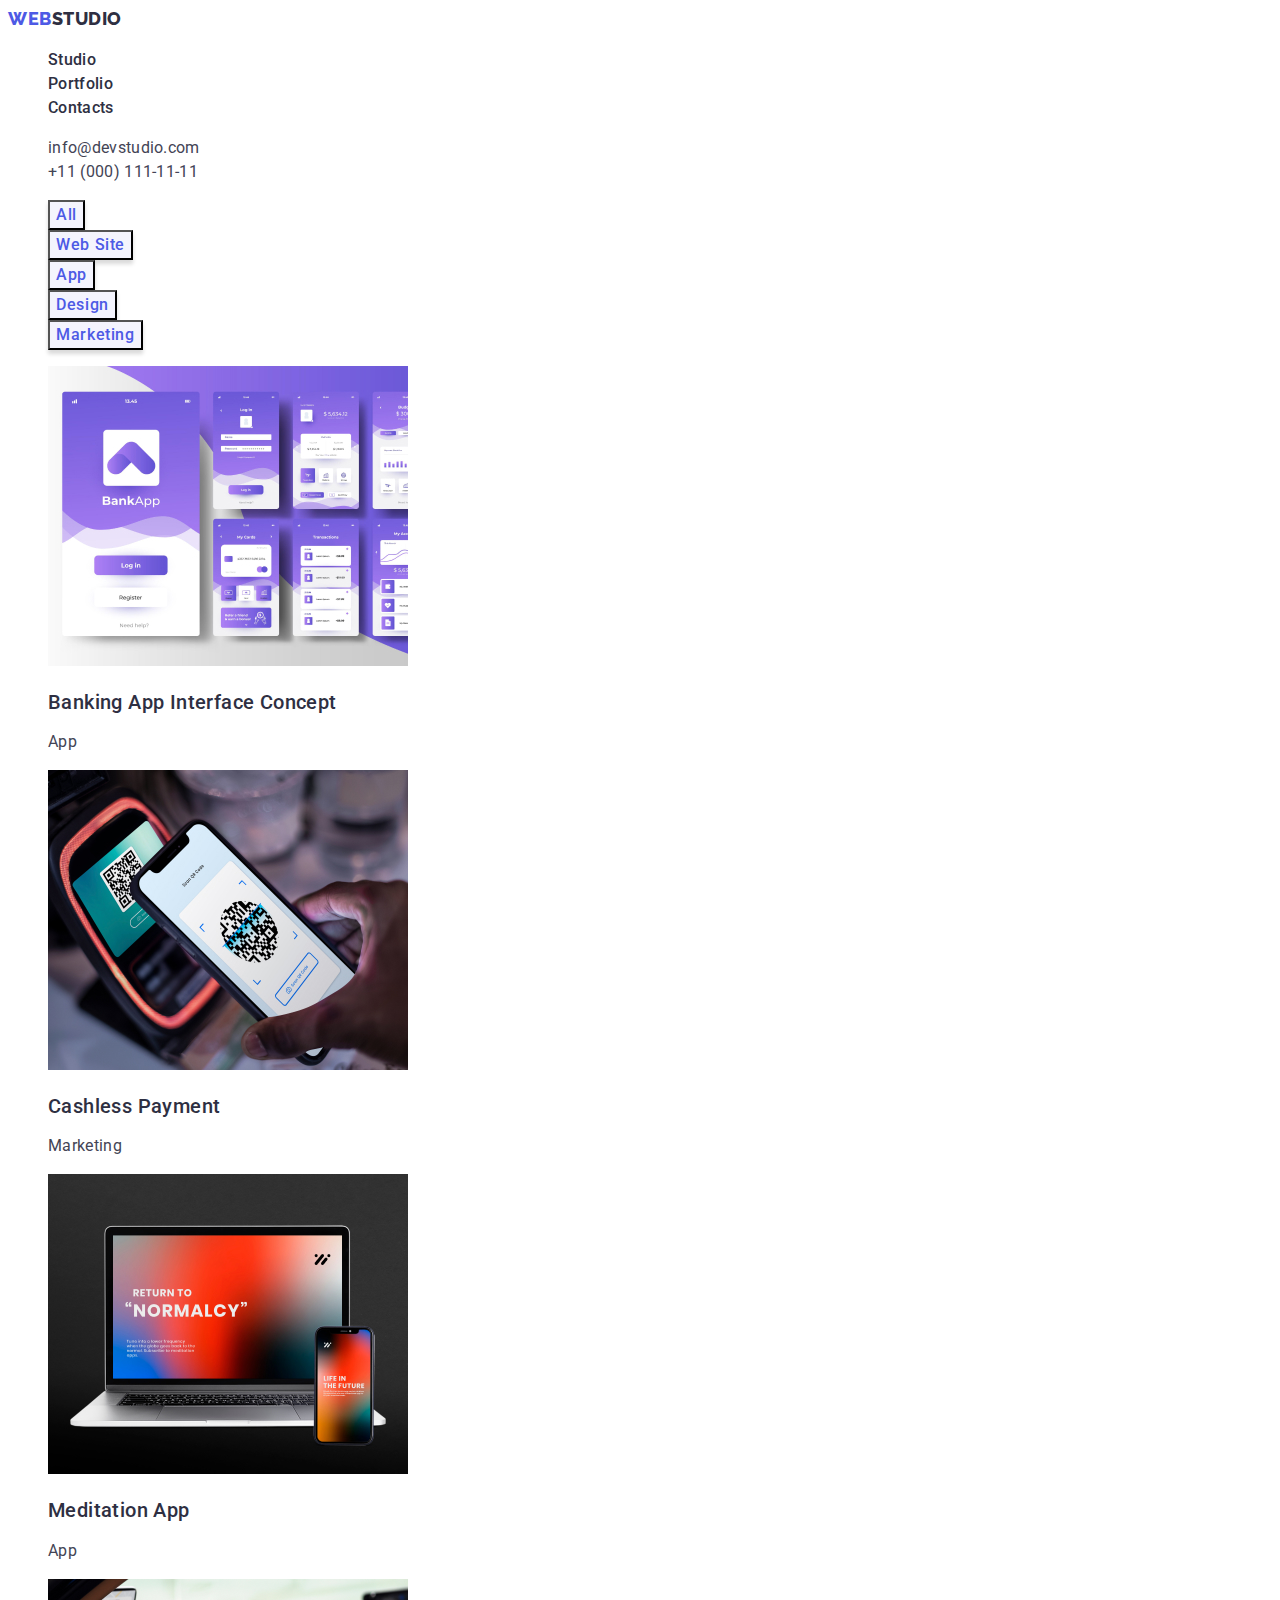
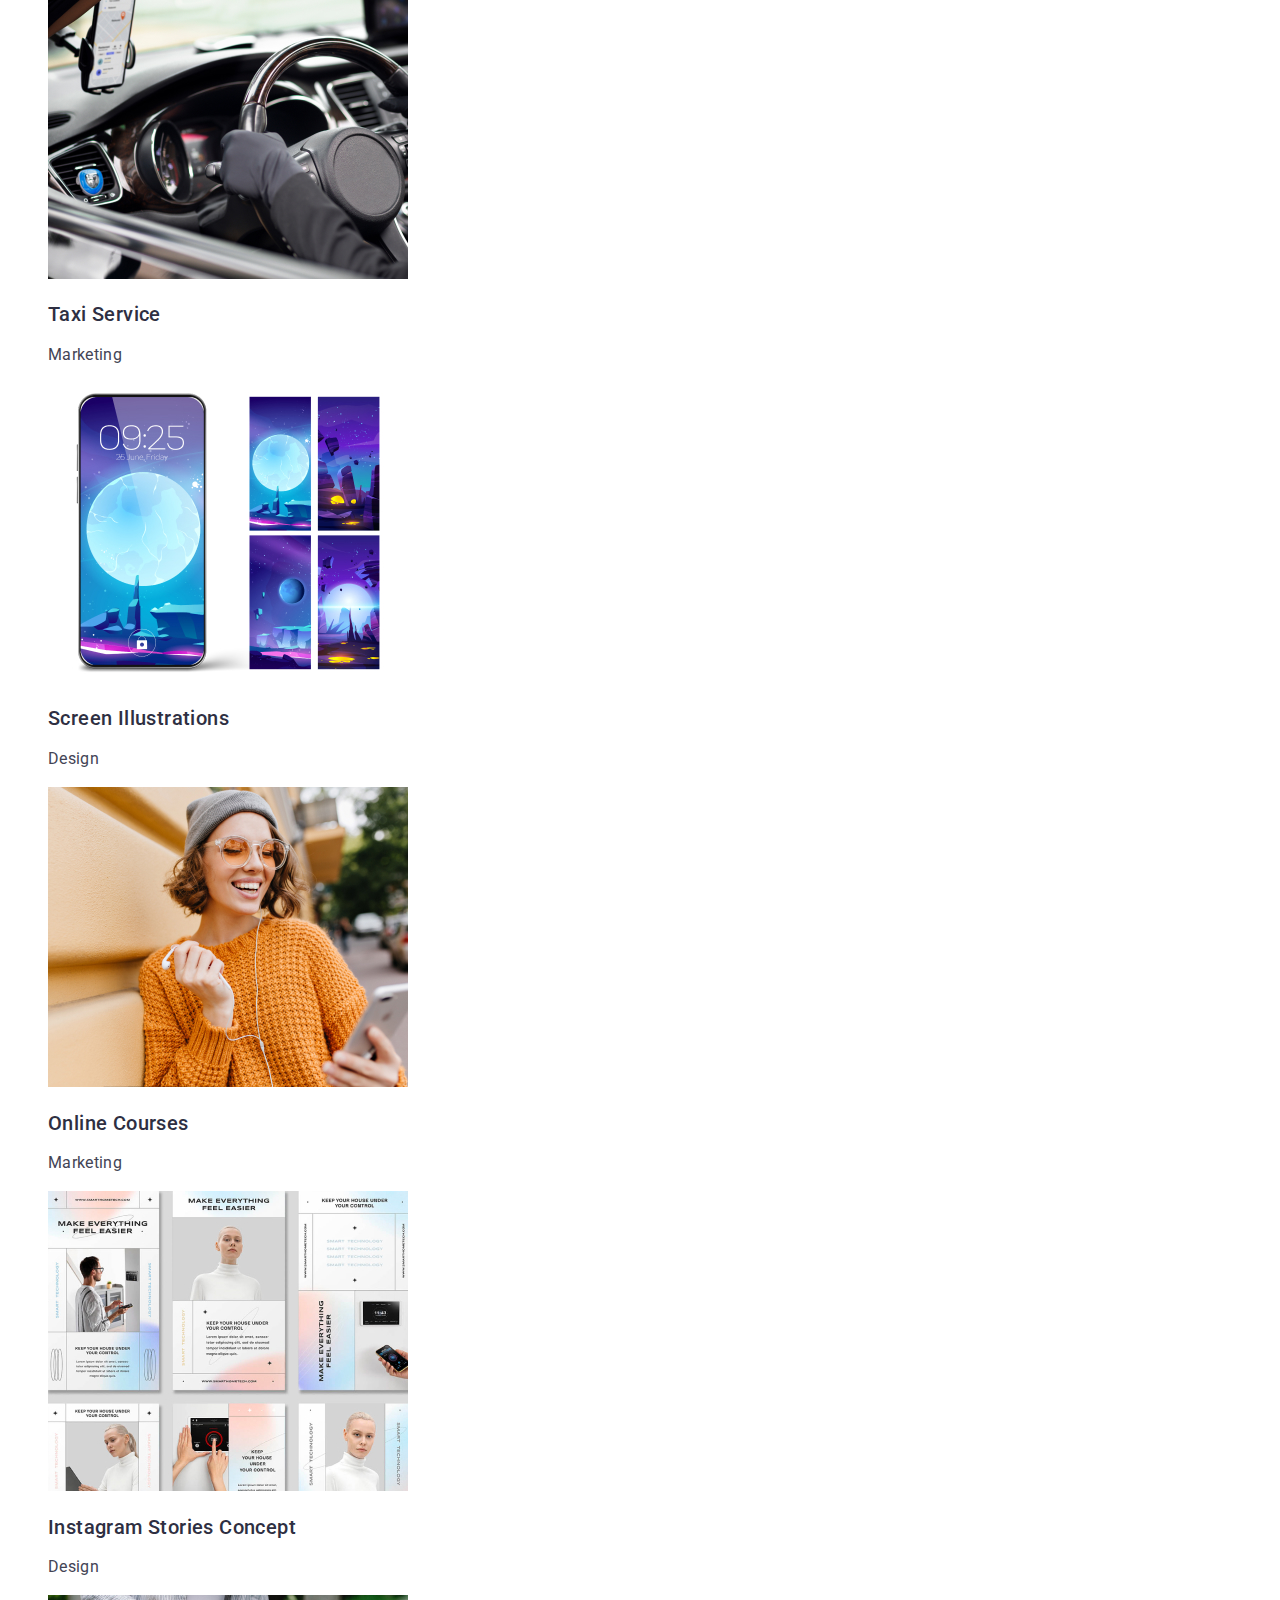
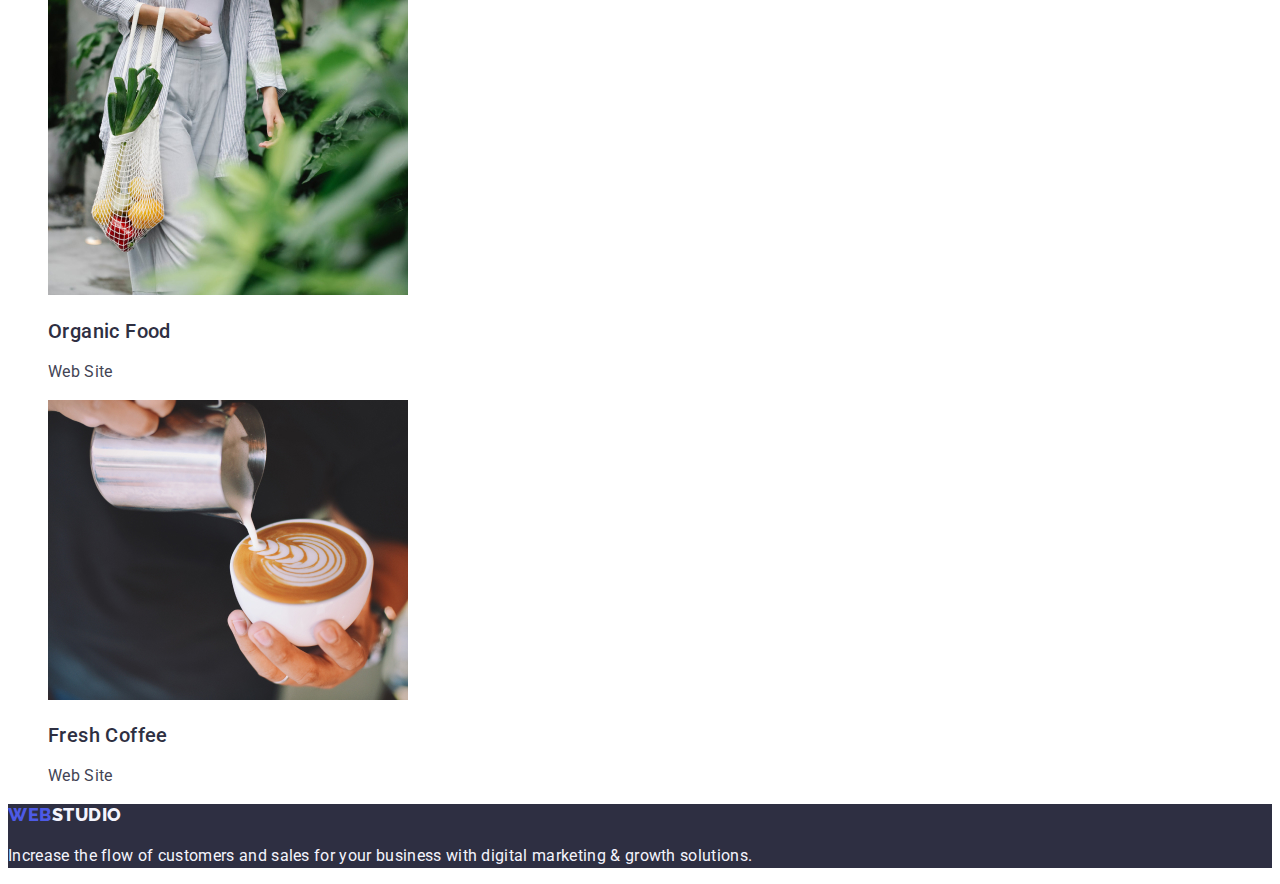
==== portfolio.html @ bca33d26 "Initial commit" ====
<!DOCTYPE html>
<html lang="en">

<head>
    <meta charset="UTF-8">
    <meta http-equiv="X-UA-Compatible" content="IE=edge">
    <meta name="viewport" content="width=device-width, initial-scale=1.0">
    <title>Document</title>

    <!-- Fonts -->
    <link rel="preconnect" href="https://fonts.googleapis.com">
    <link rel="preconnect" href="https://fonts.gstatic.com" crossorigin>
    <link
    href="https://fonts.googleapis.com/css2?family=Montserrat:wght@400;500;600&family=Roboto:wght@400;500;700;900&display=swap"
    rel="stylesheet">
    <link rel="preconnect" href="https://fonts.googleapis.com">
    <link rel="preconnect" href="https://fonts.gstatic.com" crossorigin>
    <link
    href="https://fonts.googleapis.com/css2?family=Montserrat:wght@400;500;600&family=Raleway:wght@400;500;600;700;800&family=Roboto:wght@400;500;700;900&display=swap"
    rel="stylesheet">

    <!-- Styles -->
    <link rel="stylesheet" href="./css/styles.css">
</head>

<body>
    <!-- Header section -->
    <header>
        <nav>
            <a class="main-logo link" href="./index.html">Web<span class="header-logo-link">Studio</span></a>
            <ul class="list">
                <li>
                    <a class="header-link link" href="./index.html">Studio</a>
                </li>
                <li>
                    <a class="header-link link" href="./portfolio.html">Portfolio</a>
                </li>
                <li>
                    <a class="header-link link" href="">Contacts</a>
                </li>
            </ul>
        </nav>
        <address class="header-contact">
            <ul class="list">
                <li>
                    <a class="header-contact link" href="mailto:info@devstudio.com">info@devstudio.com</a>
                </li>
                <li>
                    <a class="header-contact link" href="tel:+110001111111">+11 (000) 111-11-11</a>
                </li>
            </ul>
        </address>
    </header>

    <main>
        <section>
        <h1 hidden="hidden">Section</h1>
        <!-- Filters -->
            <ul class="list">
                <li>
                    <button class="btn-portfolio" type="button">All</button>
                </li>
                <li>
                    <button class="btn-portfolio" type="button">Web Site</button>
                </li>
                <li>
                    <button class="btn-portfolio" type="button">App</button>
                </li>
                <li>
                    <button class="btn-portfolio" type="button">Design</button>
                </li>
                <li>
                    <button class="btn-portfolio" type="button">Marketing</button>
                </li>
            </ul>
    
        <!-- Rows -->
                <ul class="list">
                    <li>
                        <a class="link" href="./portfolio.html">
                        <img src="./images/portfolio/card1.jpg" alt="Banking App Interface Concept" width="360" height="300">
                        <h2 class="text-header-three">Banking App Interface Concept</h2>
                        <p class="text-p">App</p></a>
                    </li>
                    <li>
                        <a class="link" href="./portfolio.html">
                        <img src="./images/portfolio/card2.jpg" alt="Cashless payment" width="360" height="300">
                        <h2 class="text-header-three">Cashless Payment</h2>
                        <p class="text-p">Marketing</p></a>
                    </li>
                    <li>
                        <a class="link" href="./portfolio.html">
                        <img src="./images/portfolio/card3.jpg" alt="Meditation App" width="360" height="300">
                        <h2 class="text-header-three">Meditation App</h2>
                        <p class="text-p">App</p></a>
                    </li>
                    <li>
                        <a class="link" href="./portfolio.html">
                        <img src="./images/portfolio/card4.jpg" alt="Taxi Service" width="360" height="300">
                        <h2 class="text-header-three">Taxi Service</h2>
                        <p class="text-p">Marketing</p></a>
                    </li>
                    <li>
                        <a class="link" href="./portfolio.html">
                        <img src="./images/portfolio/card5.jpg" alt="Screen Illustrations" width="360" height="300">
                        <h2 class="text-header-three">Screen Illustrations</h2>
                        <p class="text-p">Design</p></a>
                    </li>
                    <li>
                        <a class="link" href="./portfolio.html">
                        <img src="./images/portfolio/card6.jpg" alt="Online Courses" width="360" height="300">
                        <h2 class="text-header-three">Online Courses</h2>
                        <p class="text-p">Marketing</p></a>
                    </li>
                    <li>
                        <a class="link" href="./portfolio.html">
                        <img src="./images/portfolio/card7.jpg" alt="Instagram Stories Concept" width="360" height="300">
                        <h2 class="text-header-three">Instagram Stories Concept</h2>
                        <p class="text-p">Design</p></a>
                    </li>
                    <li>
                        <a class="link" href="./portfolio.html">
                        <img src="./images/portfolio/card8.jpg" alt="Organic Food" width="360" height="300">
                        <h2 class="text-header-three">Organic Food</h2>
                        <p class="text-p">Web Site</p></a>
                    </li>
                    <li>
                        <a class="link" href="./portfolio.html">
                        <img src="./images/portfolio/card9.jpg" alt="Fresh Coffee" width="360" height="300">
                        <h2 class="text-header-three">Fresh Coffee</h2>
                        <p class="text-p">Web Site</p></a>
                    </li>
                </ul>
        </section>
    </main>

    <!-- Footer section -->
    <footer class="hero-footer">
        <a class="main-logo link" href="./index.html">Web<span class="footer-logo-link">Studio</span></a>
        <p class="footer-text">Increase the flow of customers and sales for your business with digital marketing & growth solutions.</p>
    </footer>
</body>

</html>
---- css/styles.css ----
:root {
    --background: #FFFFFF;
    --iris: #4D5AE5;
    --navy-blue: #2E2F42;
    --ocean: #404BBF;
    --slate: #434455;
    --cloud: #F4F4FD;
}

/* Base styles */
body {
    font-family: "Roboto", sans-serif;
    font-size: 16px;
    line-height: 1.5;
    letter-spacing: 0.02em;
    color: var(--slate);
    background-color: var(--background);
}

/* reset */
.link {
    text-decoration: none;
}
.list {
    list-style: none;
    background-color: #FFFFFF;
}


/* Header Styles */
.main-logo {
    font-family: "Raleway", sans-serif;
    font-weight: 800;
    font-size: 18px;
    line-height: 1.17;
    letter-spacing: 0.03em;
    text-transform: uppercase;
    color: var(--iris);
}
.header-logo-link {
    font-family: "Raleway", sans-serif;
    font-weight: 800;
    font-size: 18px;
    line-height: 1.17;
    letter-spacing: 0.03em;
    text-transform: uppercase;
    color: var(--navy-blue)
}
.header-link {
    font-weight: 500;
    font-size: 16px;
    line-height: 1.5;
    letter-spacing: 0.02em;
    color: var(--navy-blue);
}
.header-link:hover,
.header-link:focus {
    font-weight: 500;
    font-size: 16px;
    line-height: 1.5;
    letter-spacing: 0.02em;
    color: var(--ocean);
}
.header-contact {
    font-style: normal;
    font-weight: 400;
    font-size: 16px;
    line-height: 1.5;
    letter-spacing: 0.02em;
    color: var(--slate);
}
.header-contact:hover,
.header-contact:focus {
    font-weight: 400;
    font-size: 16px;
    line-height: 1.5;
    letter-spacing: 0.02em;
    color: var(--ocean);
}

.text-header-two {
    text-align: center;
    font-weight: 700;
    font-size: 36px;
    line-height: 1.11;
    letter-spacing: 0.02em;
    text-transform: capitalize;
    color: var(--navy-blue);
}
.text-header-three {
    font-weight: 500;
    font-size: 20px;
    line-height: 1.2;
    letter-spacing: 0.02em;
    color: var(--navy-blue);
}

.text-p {
    font-weight: 400;
    font-size: 16px;
    line-height: 1.5;
    letter-spacing: 0.02em;
    color: var(--slate);
}

/* Button */
.btn {
    font-family: "Roboto", sans-serif;
    font-weight: 500;
    font-size: 16px;
    line-height: 1.5;
    letter-spacing: 0.04em;
    color: var(--background);
    background: var(--iris);
    box-shadow: 0px 4px 4px rgba(0, 0, 0, 0.15);
    cursor: pointer;
}
.btn:hover,
.btn:focus {
    background: var(--ocean);
}
.btn-portfolio {
    font-family: "Roboto", sans-serif;
    font-weight: 500;
    font-size: 16px;
    line-height: 1.5;
    letter-spacing: 0.04em;
    color: var(--iris);
    background: var(--cloud);
    box-shadow: 0px 4px 4px rgba(0, 0, 0, 0.15);
    cursor: pointer;
}
.btn-portfolio:hover,
.btn-portfolio:focus {
    color: #FFFFFF;
    background-color: #404BBF;
}

/* Section 3 */
.section-three {
   background-color: var(--cloud);
}
.bck-list {
    background-color: #FFFFFF;
}
/* Hero Footer */
.hero-footer {
    background: var(--navy-blue);
}

.hero-header {
    text-align: center;
    font-weight: 700;
    font-size: 56px;
    line-height: 1.07;
    letter-spacing: 0.02em;
    color: var(--background);
}
.footer-logo-link {
    font-family: "Raleway", sans-serif;
    font-weight: 800;
    font-size: 18px;
    line-height: 1.17;
    letter-spacing: 0.03em;
    text-transform: uppercase;
    color: var(--cloud);
}

.footer-text {
    font-weight: 400;
    font-size: 16px;
    line-height: 1.5;
    letter-spacing: 0.02em;
    /* CLOUD */
    color: var(--cloud);
}
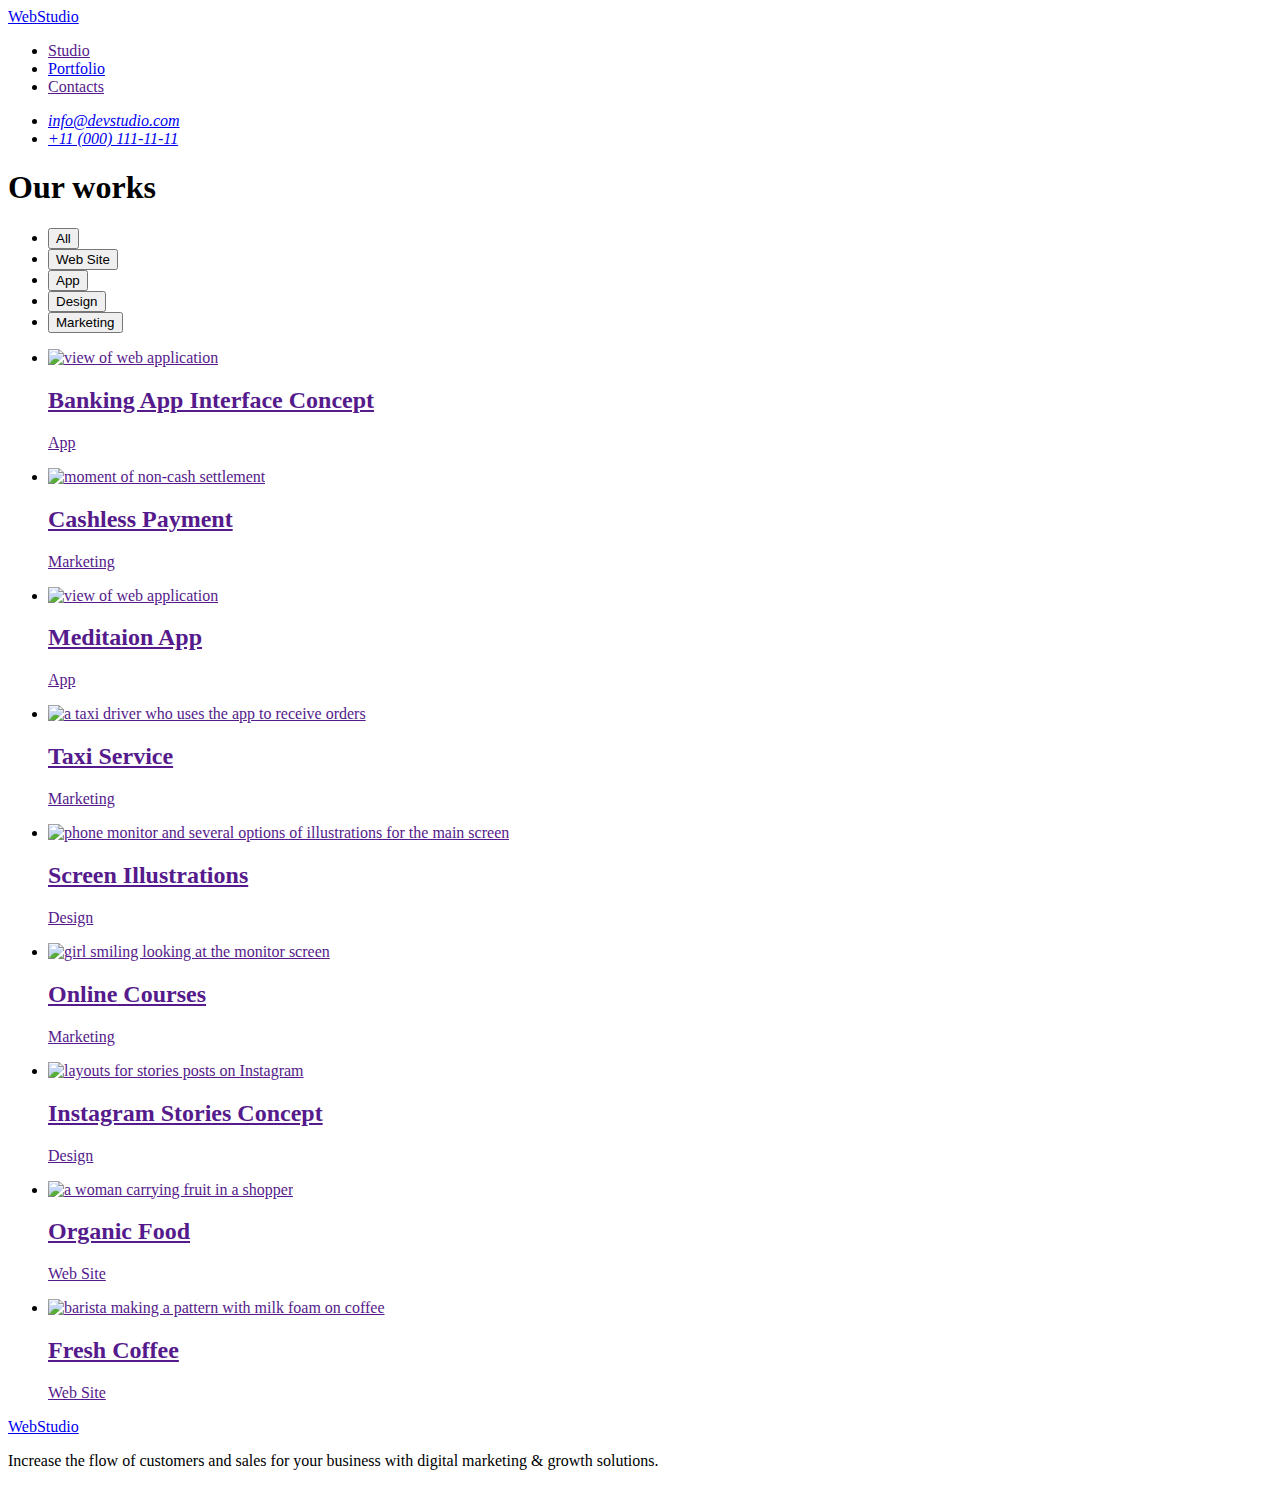
==== commit bbb22c1e: "hw03" ====
--- a/portfolio.html
+++ b/portfolio.html
@@ -5,139 +5,162 @@
     <meta charset="UTF-8">
     <meta http-equiv="X-UA-Compatible" content="IE=edge">
     <meta name="viewport" content="width=device-width, initial-scale=1.0">
-    <title>Document</title>
-
-    <!-- Fonts -->
+    <title>Portfolio</title>
+    <link rel="stylesheet" href="https://cdnjs.cloudflare.com/ajax/libs/normalize/8.0.1/normalize.css"
+        integrity="sha512-oHDEc8Xed4hiW6CxD7qjbnI+B07vDdX7hEPTvn9pSZO1bcRqHp8mj9pyr+8RVC2GmtEfI2Bi9Ke9Ass0as+zpg=="
+        crossorigin="anonymous" referrerpolicy="no-referrer" />
+    <link href="./css/slyles.css" rel="stylesheet">
     <link rel="preconnect" href="https://fonts.googleapis.com">
     <link rel="preconnect" href="https://fonts.gstatic.com" crossorigin>
     <link
-    href="https://fonts.googleapis.com/css2?family=Montserrat:wght@400;500;600&family=Roboto:wght@400;500;700;900&display=swap"
-    rel="stylesheet">
-    <link rel="preconnect" href="https://fonts.googleapis.com">
-    <link rel="preconnect" href="https://fonts.gstatic.com" crossorigin>
-    <link
-    href="https://fonts.googleapis.com/css2?family=Montserrat:wght@400;500;600&family=Raleway:wght@400;500;600;700;800&family=Roboto:wght@400;500;700;900&display=swap"
-    rel="stylesheet">
-
-    <!-- Styles -->
-    <link rel="stylesheet" href="./css/styles.css">
+        href="https://fonts.googleapis.com/css2?family=Raleway:wght@800&family=Roboto:wght@400;500;700;900&display=swap"
+        rel="stylesheet">
 </head>
 
 <body>
-    <!-- Header section -->
-    <header>
-        <nav>
-            <a class="main-logo link" href="./index.html">Web<span class="header-logo-link">Studio</span></a>
-            <ul class="list">
-                <li>
-                    <a class="header-link link" href="./index.html">Studio</a>
-                </li>
-                <li>
-                    <a class="header-link link" href="./portfolio.html">Portfolio</a>
-                </li>
-                <li>
-                    <a class="header-link link" href="">Contacts</a>
-                </li>
-            </ul>
-        </nav>
-        <address class="header-contact">
-            <ul class="list">
-                <li>
-                    <a class="header-contact link" href="mailto:info@devstudio.com">info@devstudio.com</a>
-                </li>
-                <li>
-                    <a class="header-contact link" href="tel:+110001111111">+11 (000) 111-11-11</a>
-                </li>
-            </ul>
-        </address>
-    </header>
-
-    <main>
-        <section>
-        <h1 hidden="hidden">Section</h1>
-        <!-- Filters -->
-            <ul class="list">
-                <li>
-                    <button class="btn-portfolio" type="button">All</button>
-                </li>
-                <li>
-                    <button class="btn-portfolio" type="button">Web Site</button>
-                </li>
-                <li>
-                    <button class="btn-portfolio" type="button">App</button>
-                </li>
-                <li>
-                    <button class="btn-portfolio" type="button">Design</button>
-                </li>
-                <li>
-                    <button class="btn-portfolio" type="button">Marketing</button>
-                </li>
-            </ul>
-    
-        <!-- Rows -->
-                <ul class="list">
-                    <li>
-                        <a class="link" href="./portfolio.html">
-                        <img src="./images/portfolio/card1.jpg" alt="Banking App Interface Concept" width="360" height="300">
-                        <h2 class="text-header-three">Banking App Interface Concept</h2>
-                        <p class="text-p">App</p></a>
+    <!--header-->
+    <header class="header">
+        <!--Navigatiom-->
+        <div class="container header-container">
+            <nav class="header-navigation">
+                <a href="./index.html" class="header-logo link"><span class="logo-acent">Web</span>Studio</a>
+                <ul class="header-list list">
+                    <li class="header-item">
+                        <a href="" class="header-link link">Studio</a>
                     </li>
-                    <li>
-                        <a class="link" href="./portfolio.html">
-                        <img src="./images/portfolio/card2.jpg" alt="Cashless payment" width="360" height="300">
-                        <h2 class="text-header-three">Cashless Payment</h2>
-                        <p class="text-p">Marketing</p></a>
+                    <li class="header-item">
+                        <a href="./portfolio.html" class="header-link link">Portfolio</a>
                     </li>
-                    <li>
-                        <a class="link" href="./portfolio.html">
-                        <img src="./images/portfolio/card3.jpg" alt="Meditation App" width="360" height="300">
-                        <h2 class="text-header-three">Meditation App</h2>
-                        <p class="text-p">App</p></a>
-                    </li>
-                    <li>
-                        <a class="link" href="./portfolio.html">
-                        <img src="./images/portfolio/card4.jpg" alt="Taxi Service" width="360" height="300">
-                        <h2 class="text-header-three">Taxi Service</h2>
-                        <p class="text-p">Marketing</p></a>
-                    </li>
-                    <li>
-                        <a class="link" href="./portfolio.html">
-                        <img src="./images/portfolio/card5.jpg" alt="Screen Illustrations" width="360" height="300">
-                        <h2 class="text-header-three">Screen Illustrations</h2>
-                        <p class="text-p">Design</p></a>
-                    </li>
-                    <li>
-                        <a class="link" href="./portfolio.html">
-                        <img src="./images/portfolio/card6.jpg" alt="Online Courses" width="360" height="300">
-                        <h2 class="text-header-three">Online Courses</h2>
-                        <p class="text-p">Marketing</p></a>
-                    </li>
-                    <li>
-                        <a class="link" href="./portfolio.html">
-                        <img src="./images/portfolio/card7.jpg" alt="Instagram Stories Concept" width="360" height="300">
-                        <h2 class="text-header-three">Instagram Stories Concept</h2>
-                        <p class="text-p">Design</p></a>
-                    </li>
-                    <li>
-                        <a class="link" href="./portfolio.html">
-                        <img src="./images/portfolio/card8.jpg" alt="Organic Food" width="360" height="300">
-                        <h2 class="text-header-three">Organic Food</h2>
-                        <p class="text-p">Web Site</p></a>
-                    </li>
-                    <li>
-                        <a class="link" href="./portfolio.html">
-                        <img src="./images/portfolio/card9.jpg" alt="Fresh Coffee" width="360" height="300">
-                        <h2 class="text-header-three">Fresh Coffee</h2>
-                        <p class="text-p">Web Site</p></a>
+                    <li class="header-item">
+                        <a href="" class="header-link link">Contacts</a>
                     </li>
                 </ul>
+            </nav>
+            <!--address-->
+            <address class="contacts">
+                <ul class="contacts-list list">
+                    <li class="contacts-item">
+                        <a href="mailto:info@devstudio.com" class="contacts-email link">info@devstudio.com</a>
+                    </li>
+                    <li class="contacts-item">
+                        <a href="tel:+110001111111" class="contacts-phone link">+11 (000) 111-11-11</a>
+                    </li>
+                </ul>
+            </address>
+        </div>
+    </header>
+    <!--Main-->
+    <main>
+        <section class="section works">
+            <div class="container">
+                <h1 class="visually-hidden">Our works</h1>
+                <ul class="works-list list">
+                    <li class="works-item"><button type="button" class="works-btn">All</button></li>
+                    <li class="works-item"><button type="button" class="works-btn">Web Site</button></li>
+                    <li class="works-item"><button type="button" class="works-btn">App</button></li>
+                    <li class="works-item"><button type="button" class="works-btn">Design</button></li>
+                    <li class="works-item"><button type="button" class="works-btn">Marketing</button></li>
+                </ul>
+                <ul class="works-cards list">
+                    <li class="card">
+                        <a href="" class="card-link link">
+                            <img src="./images/img-portfolio1.jpg" alt="view of web application" class="card-img">
+                            <div class="card-content">
+                                <h2 class="card-title">Banking App Interface Concept</h2>
+                                <p class="card-text">App</p>
+                            </div>
+                        </a>
+                    </li>
+                    <li class="card">
+                        <a href="" class="card-link link">
+                            <img src="./images/img-portfolio2.jpg" alt="moment of non-cash settlement" class="card-img">
+                            <div class="card-content">
+                                <h2 class="card-title">Cashless Payment</h2>
+                                <p class="card-text">Marketing</p>
+                            </div>
+                        </a>
+                    </li>
+                    <li class="card">
+                        <a href="" class="card-link link">
+                            <img src="./images/img-portfolio3.jpg" alt="view of web application" class="card-img">
+                            <div class="card-content">
+                                <h2 class="card-title">Meditaion App</h2>
+                                <p class="card-text">App</p>
+                            </div>
+                        </a>
+                    </li>
+                    <li class="card">
+                        <a href="" class="card-link link">
+                            <img src="./images/img-portfolio4.jpg"
+                                alt="a taxi driver who uses the app to receive orders" class="card-img">
+                            <div class="card-content">
+                                <h2 class="card-title">Taxi Service</h2>
+                                <p class="card-text">Marketing</p>
+                            </div>
+                        </a>
+                    </li>
+                    <li class="card">
+                        <a href="" class="card-link link">
+                            <img src="./images/img-portfolio5.jpg"
+                                alt="phone monitor and several options of illustrations for the main screen"
+                                class="card-img">
+                            <div class="card-content">
+                                <h2 class="card-title">Screen Illustrations</h2>
+                                <p class="card-text">Design</p>
+                            </div>
+                        </a>
+                    </li>
+                    <li class="card">
+                        <a href="" class="card-link link">
+                            <img src="./images/img-portfolio6.jpg" alt="girl smiling looking at the monitor screen"
+                                class="card-img">
+                            <div class="card-content">
+                                <h2 class="card-title">Online Courses</h2>
+                                <p class="card-text">Marketing</p>
+                            </div>
+                        </a>
+                    </li>
+                    <li class="card">
+                        <a href="" class="card-link link">
+                            <img src="./images/img-portfolio7.jpg" alt="layouts for stories posts on Instagram"
+                                class="card-img">
+                            <div class="card-content">
+                                <h2 class="card-title">Instagram Stories Concept</h2>
+                                <p class="card-text">Design</p>
+                            </div>
+                        </a>
+                    </li>
+                    <li class="card">
+                        <a href="" class="card-link link">
+                            <img src="./images/img-portfolio8.jpg" alt="a woman carrying fruit in a shopper"
+                                class="card-img">
+                            <div class="card-content">
+                                <h2 class="card-title">Organic Food</h2>
+                                <p class="card-text">Web Site</p>
+                            </div>
+                        </a>
+                    </li>
+                    <li class="card">
+                        <a href="" class="card-link link">
+                            <img src="./images/img-portfolio9.jpg"
+                                alt="barista making a pattern with milk foam on coffee" class="card-img">
+                            <div class="card-content">
+                                <h2 class="card-title">Fresh Coffee</h2>
+                                <p class="card-text">Web Site</p>
+                            </div>
+                        </a>
+                    </li>
+                </ul>
+            </div>
         </section>
     </main>
-
-    <!-- Footer section -->
-    <footer class="hero-footer">
-        <a class="main-logo link" href="./index.html">Web<span class="footer-logo-link">Studio</span></a>
-        <p class="footer-text">Increase the flow of customers and sales for your business with digital marketing & growth solutions.</p>
+    <!--Footer-->
+    <footer class="section footer">
+        <div class="container footer-container">
+            <a href="./index.html" class="footer-logo link"><span class="logo-acent">Web</span>Studio</a>
+            <p class="footer-text">Increase the flow of customers and sales for your business with digital marketing &
+                growth solutions.</p>
+        </div>
     </footer>
 </body>
 
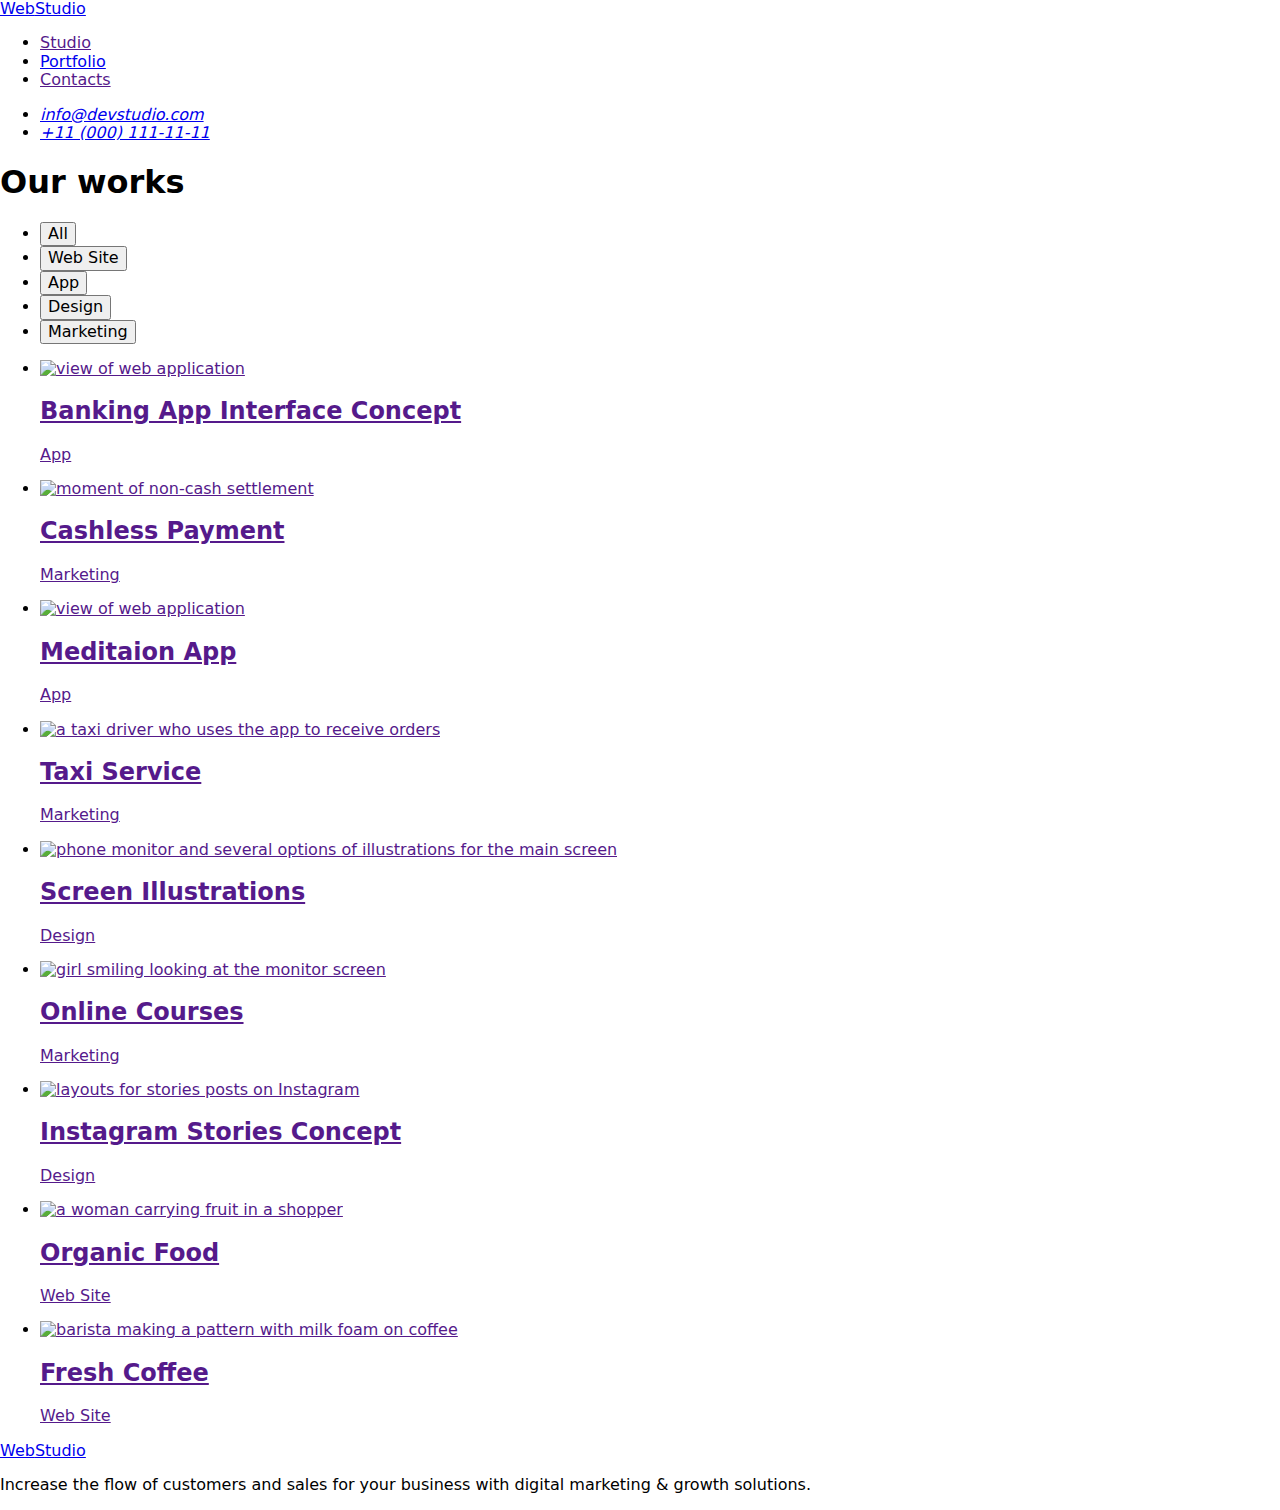
==== commit 48934e25: "hw03" ====
--- a/portfolio.html
+++ b/portfolio.html
@@ -15,6 +15,7 @@
     <link
         href="https://fonts.googleapis.com/css2?family=Raleway:wght@800&family=Roboto:wght@400;500;700;900&display=swap"
         rel="stylesheet">
+    <link rel="stylesheet" href="https://cdn.jsdelivr.net/npm/modern-normalize@1.1.0/modern-normalize.min.css">
 </head>
 
 <body>
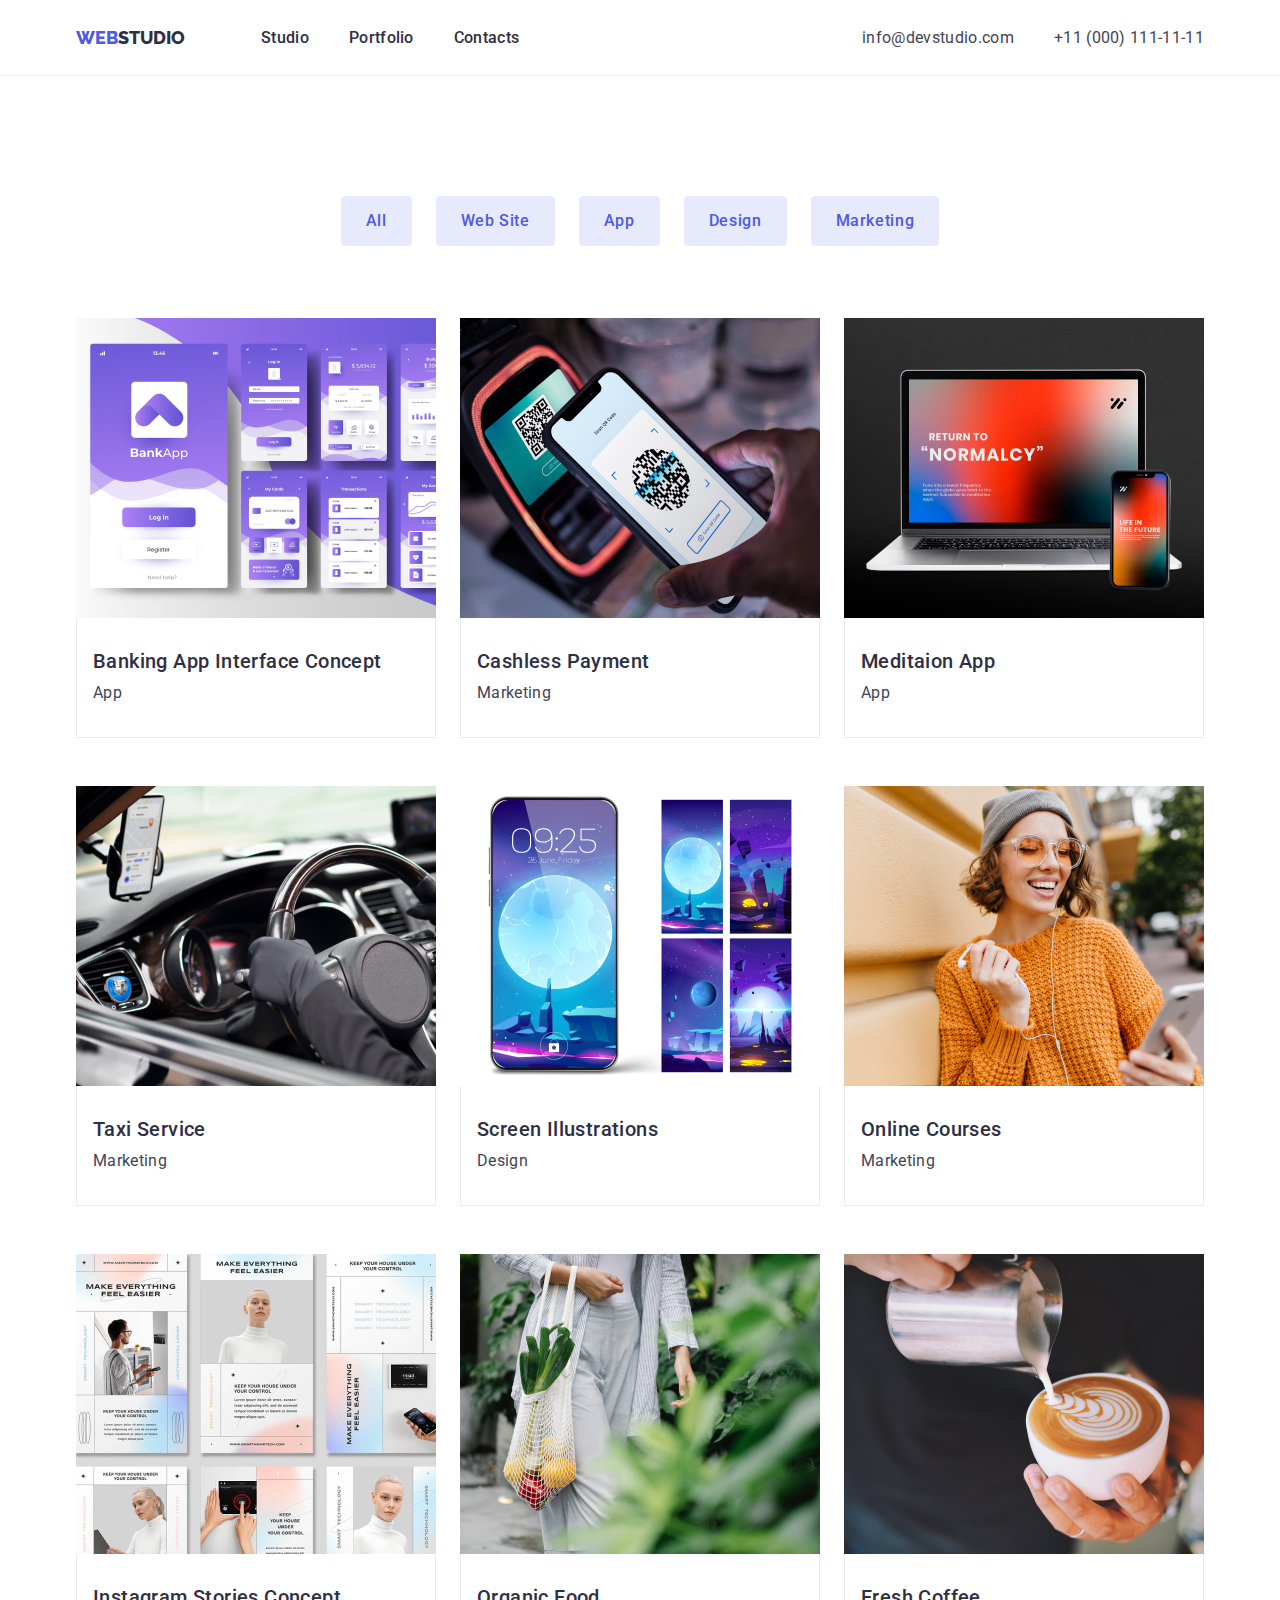
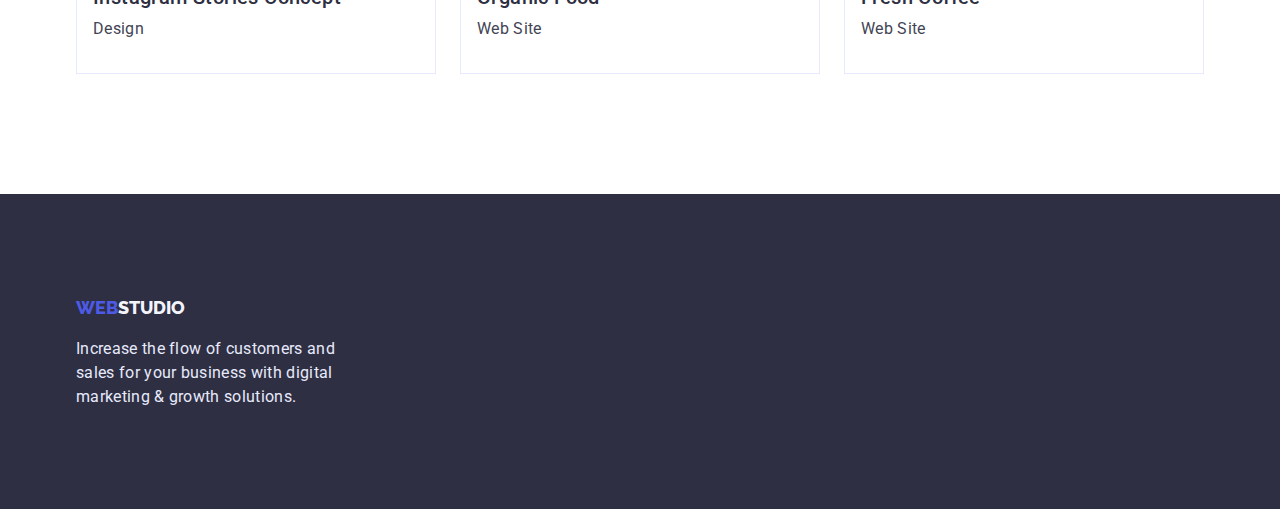
==== commit 4b94f451: "hw03" ====
--- a/portfolio.html
+++ b/portfolio.html
@@ -2,20 +2,25 @@
 <html lang="en">
 
 <head>
-    <meta charset="UTF-8">
-    <meta http-equiv="X-UA-Compatible" content="IE=edge">
-    <meta name="viewport" content="width=device-width, initial-scale=1.0">
-    <title>Portfolio</title>
-    <link rel="stylesheet" href="https://cdnjs.cloudflare.com/ajax/libs/normalize/8.0.1/normalize.css"
-        integrity="sha512-oHDEc8Xed4hiW6CxD7qjbnI+B07vDdX7hEPTvn9pSZO1bcRqHp8mj9pyr+8RVC2GmtEfI2Bi9Ke9Ass0as+zpg=="
-        crossorigin="anonymous" referrerpolicy="no-referrer" />
-    <link href="./css/slyles.css" rel="stylesheet">
-    <link rel="preconnect" href="https://fonts.googleapis.com">
-    <link rel="preconnect" href="https://fonts.gstatic.com" crossorigin>
-    <link
-        href="https://fonts.googleapis.com/css2?family=Raleway:wght@800&family=Roboto:wght@400;500;700;900&display=swap"
-        rel="stylesheet">
-    <link rel="stylesheet" href="https://cdn.jsdelivr.net/npm/modern-normalize@1.1.0/modern-normalize.min.css">
+<meta charset="UTF-8">
+<meta http-equiv="X-UA-Compatible" content="IE=edge">
+<meta name="viewport" content="width=device-width, initial-scale=1.0">
+<title>Document</title>
+
+<!-- Fonts -->
+<link rel="preconnect" href="https://fonts.googleapis.com">
+<link rel="preconnect" href="https://fonts.gstatic.com" crossorigin>
+<link
+    href="https://fonts.googleapis.com/css2?family=Montserrat:wght@400;500;600&family=Roboto:wght@400;500;700;900&display=swap"
+    rel="stylesheet">
+<link rel="preconnect" href="https://fonts.googleapis.com">
+<link rel="preconnect" href="https://fonts.gstatic.com" crossorigin>
+<link
+    href="https://fonts.googleapis.com/css2?family=Montserrat:wght@400;500;600&family=Raleway:wght@400;500;600;700;800&family=Roboto:wght@400;500;700;900&display=swap"
+    rel="stylesheet">
+<link rel="stylesheet" href="https://cdn.jsdelivr.net/npm/modern-normalize@1.1.0/modern-normalize.min.css">
+<!-- Styles -->
+<link rel="stylesheet" href="./css/styles.css">
 </head>
 
 <body>
@@ -65,7 +70,7 @@
                 <ul class="works-cards list">
                     <li class="card">
                         <a href="" class="card-link link">
-                            <img src="./images/img-portfolio1.jpg" alt="view of web application" class="card-img">
+                            <img src="./images/portfolio/card1.jpg" alt="view of web application" class="card-img">
                             <div class="card-content">
                                 <h2 class="card-title">Banking App Interface Concept</h2>
                                 <p class="card-text">App</p>
@@ -74,7 +79,7 @@
                     </li>
                     <li class="card">
                         <a href="" class="card-link link">
-                            <img src="./images/img-portfolio2.jpg" alt="moment of non-cash settlement" class="card-img">
+                            <img src="./images/portfolio/card2.jpg" alt="moment of non-cash settlement" class="card-img">
                             <div class="card-content">
                                 <h2 class="card-title">Cashless Payment</h2>
                                 <p class="card-text">Marketing</p>
@@ -83,7 +88,7 @@
                     </li>
                     <li class="card">
                         <a href="" class="card-link link">
-                            <img src="./images/img-portfolio3.jpg" alt="view of web application" class="card-img">
+                            <img src="./images/portfolio/card3.jpg" alt="view of web application" class="card-img">
                             <div class="card-content">
                                 <h2 class="card-title">Meditaion App</h2>
                                 <p class="card-text">App</p>
@@ -92,7 +97,7 @@
                     </li>
                     <li class="card">
                         <a href="" class="card-link link">
-                            <img src="./images/img-portfolio4.jpg"
+                            <img src="./images/portfolio/card4.jpg"
                                 alt="a taxi driver who uses the app to receive orders" class="card-img">
                             <div class="card-content">
                                 <h2 class="card-title">Taxi Service</h2>
@@ -102,7 +107,7 @@
                     </li>
                     <li class="card">
                         <a href="" class="card-link link">
-                            <img src="./images/img-portfolio5.jpg"
+                            <img src="./images/portfolio/card5.jpg"
                                 alt="phone monitor and several options of illustrations for the main screen"
                                 class="card-img">
                             <div class="card-content">
@@ -113,7 +118,7 @@
                     </li>
                     <li class="card">
                         <a href="" class="card-link link">
-                            <img src="./images/img-portfolio6.jpg" alt="girl smiling looking at the monitor screen"
+                            <img src="./images/portfolio/card6.jpg" alt="girl smiling looking at the monitor screen"
                                 class="card-img">
                             <div class="card-content">
                                 <h2 class="card-title">Online Courses</h2>
@@ -123,7 +128,7 @@
                     </li>
                     <li class="card">
                         <a href="" class="card-link link">
-                            <img src="./images/img-portfolio7.jpg" alt="layouts for stories posts on Instagram"
+                            <img src="./images/portfolio/card7.jpg" alt="layouts for stories posts on Instagram"
                                 class="card-img">
                             <div class="card-content">
                                 <h2 class="card-title">Instagram Stories Concept</h2>
@@ -133,7 +138,7 @@
                     </li>
                     <li class="card">
                         <a href="" class="card-link link">
-                            <img src="./images/img-portfolio8.jpg" alt="a woman carrying fruit in a shopper"
+                            <img src="./images/portfolio/card8.jpg" alt="a woman carrying fruit in a shopper"
                                 class="card-img">
                             <div class="card-content">
                                 <h2 class="card-title">Organic Food</h2>
@@ -143,7 +148,7 @@
                     </li>
                     <li class="card">
                         <a href="" class="card-link link">
-                            <img src="./images/img-portfolio9.jpg"
+                            <img src="./images/portfolio/card9.jpg"
                                 alt="barista making a pattern with milk foam on coffee" class="card-img">
                             <div class="card-content">
                                 <h2 class="card-title">Fresh Coffee</h2>
--- a/css/styles.css
+++ b/css/styles.css
@@ -0,0 +1,498 @@
+/* Змінні */
+:root {
+    --main-text: #434455;
+    --header-text: #2E2F42;
+    --acent-color: #4D5AE5;
+    --contrast-color-of-text: #FFFFFF;
+    --hover-focus-color: #404BBF;
+    --overlays-shadows-headings: #2E2F42;
+    --light-background: #F4F4FD;
+    --sutle-backgrounds: #E7E9FC;
+
+}
+
+body {
+    font-family: 'Raleway', sans-serif;
+    font-family: 'Roboto', sans-serif;
+    color: var(--main-text);
+}
+
+.link {
+    text-decoration: none;
+}
+
+.list {
+    list-style-type: none;
+}
+
+h1,
+h2,
+h3,
+h4,
+h5,
+h6,
+p {
+    margin: 0;
+}
+
+ul {
+    margin: 0;
+    padding-left: 0;
+}
+
+.container {
+    width: 1158px;
+    margin-left: auto;
+    margin-right: auto;
+    padding-left: 15px;
+    padding-right: 15px;
+}
+
+*,
+*::before,
+*::after {
+    box-sizing: border-box;
+}
+
+.section {
+    padding-top: 120px;
+    padding-bottom: 120px;
+}
+
+img {
+    display: block;
+    max-width: 100%;
+    height: auto;
+}
+
+.visually-hidden {
+    position: absolute;
+    white-space: nowrap;
+    width: 1px;
+    height: 1px;
+    border: 0;
+    padding: 0;
+    clip: rect(0 0 0 0);
+    clip-path: inset(50%);
+    margin: -1px;
+}
+
+button {
+    cursor: pointer;
+}
+
+/* header */
+.header {
+    background-color: #FFFFFF;
+    border-bottom: 1px solid #e7e9fc;
+}
+
+.header-container {
+    display: flex;
+    align-items: center;
+}
+
+.header-navigation {
+    display: flex;
+    margin-right: auto;
+    align-items: center;
+}
+
+
+
+.header-logo {
+    display: inline-block;
+    margin-right: 76px;
+    padding-top: 24px;
+    padding-bottom: 24px;
+
+    font-family: 'Raleway';
+    font-weight: 800;
+    font-size: 18px;
+    line-height: 1.5;
+    text-transform: uppercase;
+
+    color: var(--header-text);
+
+}
+
+.logo-acent {
+    color: var(--acent-color);
+}
+
+
+.header-link {
+    display: inline-block;
+    padding-top: 24px;
+    padding-bottom: 24px;
+
+    font-weight: 500;
+    font-size: 16px;
+    line-height: 1.5;
+    letter-spacing: 0.02em;
+
+    color: var(--header-text);
+}
+
+.header-list {
+    display: flex;
+    margin-top: 0;
+    margin-bottom: 0;
+    gap: 40px;
+}
+
+
+.header-link:hover,
+.header-link:focus {
+    color: var(--hover-focus-color);
+}
+
+.contacts-email,
+.contacts-phone {
+    display: inline-block;
+    padding-top: 24px;
+    padding-bottom: 24px;
+
+    font-style: normal;
+    font-size: 16px;
+    line-height: 1.5;
+    letter-spacing: 0.02em;
+
+    color: var(--main-text);
+}
+
+.contacts-email:hover,
+.contacts-email:focus,
+.contacts-phone:hover,
+.contacts-phone:focus {
+    color: var(--hover-focus-color);
+}
+
+.contacts-list {
+    display: flex;
+    margin-top: 0;
+    margin-bottom: 0;
+    margin-left: auto;
+    gap: 40px;
+}
+
+
+
+/* hero */
+
+
+.section-hero {
+    padding-top: 188px;
+    padding-bottom: 188px;
+    background-color: var(--overlays-shadows-headings);
+}
+
+.hero-title {
+    margin-bottom: 48px;
+    max-width: 497px;
+    margin-left: auto;
+    margin-right: auto;
+
+    font-weight: 700;
+    font-size: 56px;
+    line-height: 1.07;
+    text-align: center;
+    letter-spacing: 0.02em;
+
+    color: var(--contrast-color-of-text);
+}
+
+.hero-button {
+    display: block;
+    margin-left: auto;
+    margin-right: auto;
+    border: 0;
+    padding: 0;
+    padding: 16px 32px;
+
+    font-family: 'Roboto';
+    font-weight: 500;
+    font-size: 16px;
+    line-height: 1.5;
+    align-items: center;
+    letter-spacing: 0.04em;
+
+    background-color: var(--acent-color);
+    color: var(--contrast-color-of-text);
+    box-shadow: 0px 4px 4px rgba(0, 0, 0, 0.15);
+    border-radius: 4px;
+
+    cursor: pointer;
+}
+
+.hero-button:hover,
+.hero-button:focus {
+    background-color: var(--hover-focus-color);
+}
+
+/* values */
+.values {}
+
+
+.values-title {
+    visibility: hidden;
+}
+
+.values-list {
+    display: flex;
+    flex-wrap: wrap;
+}
+
+.values-item {
+    width: calc(100% / 4 - 24px);
+}
+
+.values-item:not(:nth-child(4n)) {
+    margin-right: 24px;
+}
+
+.values-subtitle {
+    margin-bottom: 8px;
+
+    font-weight: 500;
+    font-size: 20px;
+    line-height: 1.2;
+    letter-spacing: 0.02em;
+
+    color: var(--header-text);
+}
+
+.values-text {
+    font-size: 16px;
+    line-height: 1.5;
+    letter-spacing: 0.02em;
+}
+
+/* services */
+.section.services {
+    padding-top: 0;
+
+}
+
+.services-title {
+    margin-bottom: 72px;
+
+    font-weight: 700;
+    font-size: 36px;
+    line-height: 1.1;
+    text-align: center;
+    letter-spacing: 0.02em;
+    text-transform: capitalize;
+
+    color: var(--header-text);
+
+}
+
+.services-list {
+    display: flex;
+    flex-wrap: wrap;
+
+}
+
+.services-item:not(:nth-child(3n)) {
+    margin-right: 24px;
+}
+
+.secvices-list>.services-item {
+    flex-basis: calc(100% / 4 - 24px);
+}
+
+.services-img {}
+
+/* team */
+.team {
+    background-color: var(--light-background);
+}
+
+.team-container {
+    margin-right: auto;
+}
+
+.team-title {
+    margin-bottom: 72px;
+
+    font-weight: 700;
+    font-size: 36px;
+    line-height: 1.1;
+    text-align: center;
+    letter-spacing: 0.02em;
+    text-transform: capitalize;
+
+    color: var(--header-text);
+
+}
+
+.team-list {
+    display: flex;
+    flex-wrap: wrap;
+    gap: 24px;
+}
+
+.team-member {
+    width: calc((100% - 72px) / 4);
+
+    background: #FFFFFF;
+    box-shadow: 0px 1px 6px rgba(46, 47, 66, 0.08), 0px 1px 1px rgba(46, 47, 66, 0.16), 0px 2px 1px rgba(46, 47, 66, 0.08);
+    border-radius: 0px 0px 4px 4px;
+
+}
+
+.team-member-photo {}
+
+.name-position {
+    padding-top: 32px;
+    padding-bottom: 32px;
+}
+
+.name {
+    margin-bottom: 8px;
+
+    font-weight: 500;
+    font-size: 20px;
+    line-height: 1.2;
+    text-align: center;
+    letter-spacing: 0.02em;
+
+    color: var(--header-text);
+
+}
+
+.profession {
+    font-weight: 400;
+    font-size: 16px;
+    line-height: 1.5;
+    text-align: center;
+    letter-spacing: 0.02em;
+
+}
+
+/* footer */
+.footer {
+    background-color: var(--overlays-shadows-headings);
+}
+
+.section.footer {
+    padding-top: 100px;
+    padding-bottom: 100px;
+}
+
+.footer-logo {
+    display: inline-block;
+    margin-right: auto;
+    margin-bottom: 16px;
+
+    font-family: 'Raleway';
+    font-weight: 800;
+    font-size: 18px;
+    line-height: 1.5;
+    text-transform: uppercase;
+
+    color: #F4F4FD;
+}
+
+.footer-text {
+    margin-right: auto;
+    max-width: 264px;
+    font-size: 16px;
+    line-height: 1.5;
+    letter-spacing: 0.02em;
+
+    color: #E7E9FC;
+}
+
+/* portfolio */
+
+/* works-buttons (filters) */
+.works {}
+
+.works-title {
+    visibility: hidden;
+}
+
+.works-list {
+    display: flex;
+    gap: 24px;
+    justify-content: center;
+    margin-bottom: 72px;
+}
+
+.works-item {}
+
+.works-btn {
+    display: block;
+    border: 0;
+    padding: 0;
+
+    font-family: 'Roboto';
+    font-weight: 500;
+    font-size: 16px;
+    line-height: 1.5;
+    text-align: center;
+    letter-spacing: 0.04em;
+
+    color: var(--acent-color);
+    background-color: var(--sutle-backgrounds);
+    border: 1px solid #E7E9FC;
+    border-radius: 4px;
+    padding: 12px 24px;
+}
+
+.works-btn:hover,
+.works-btn:focus {
+    color: var(--contrast-color-of-text);
+    background-color: var(--hover-focus-color);
+    box-shadow: 0px 3px 1px rgba(0, 0, 0, 0.1), 0px 2px 1px rgba(0, 0, 0, 0.08), 0px 2px 2px rgba(0, 0, 0, 0.12);
+    border-radius: 4px;
+    border: 1px solid var(--hover-focus-color);
+}
+
+/* works-cards */
+.works-cards {
+    display: flex;
+    flex-wrap: wrap;
+    margin: -24px -12px -24px -12px;
+}
+
+.card {
+    width: calc((100% - 72px) / 3);
+    margin: 24px 12px 24px 12px;
+}
+
+.card-link {
+    color: var(--header-text)
+}
+
+.card-img {}
+
+.card-content {
+    padding-top: 32px;
+    padding-bottom: 32px;
+    padding-left: 16px;
+    border-bottom: 1px solid var(--sutle-backgrounds);
+    border-left: 1px solid var(--sutle-backgrounds);
+    border-right: 1px solid var(--sutle-backgrounds);
+}
+
+
+.card-title {
+    font-weight: 500;
+    font-size: 20px;
+    line-height: 1, 2;
+    letter-spacing: 0.02em;
+    margin-bottom: 8px;
+}
+
+.card-text {
+    font-weight: 400;
+    font-size: 16px;
+    line-height: 1.5;
+    letter-spacing: 0.02em;
+
+    color: var(--main-text);
+
+}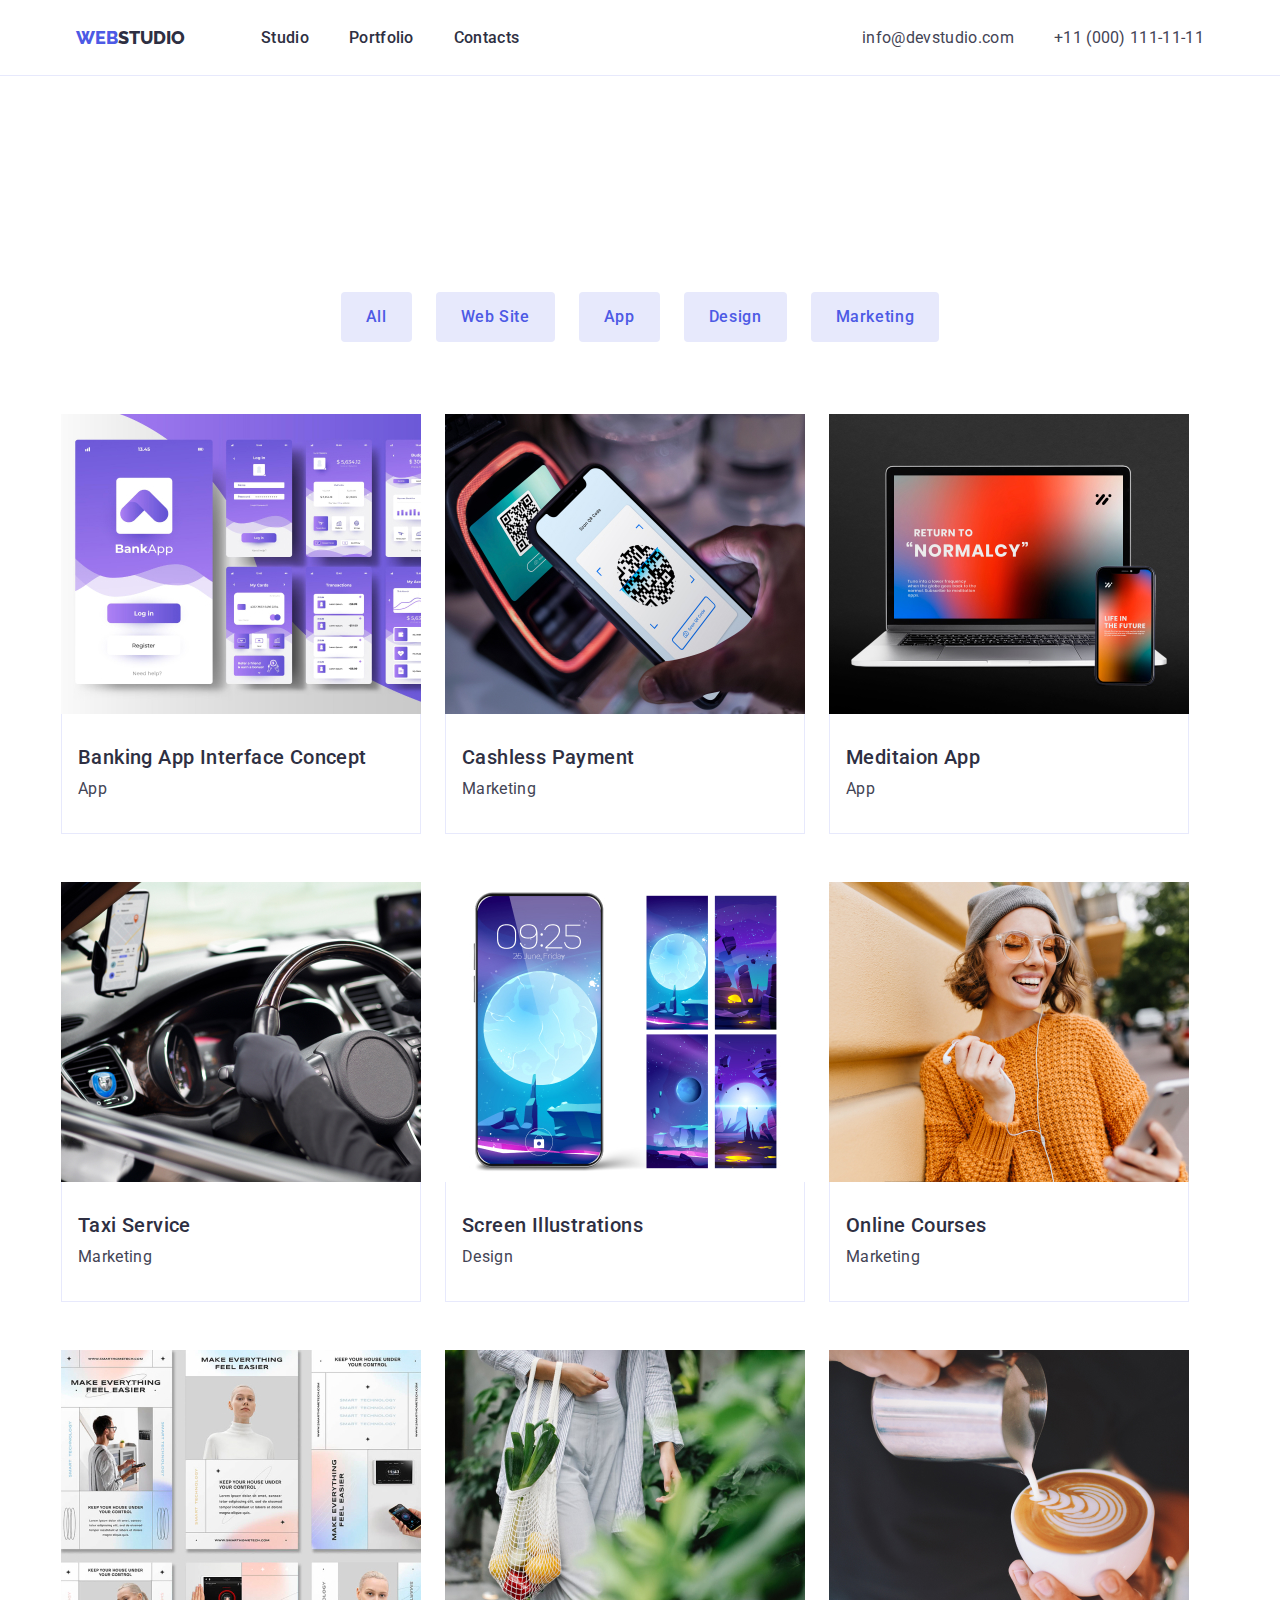
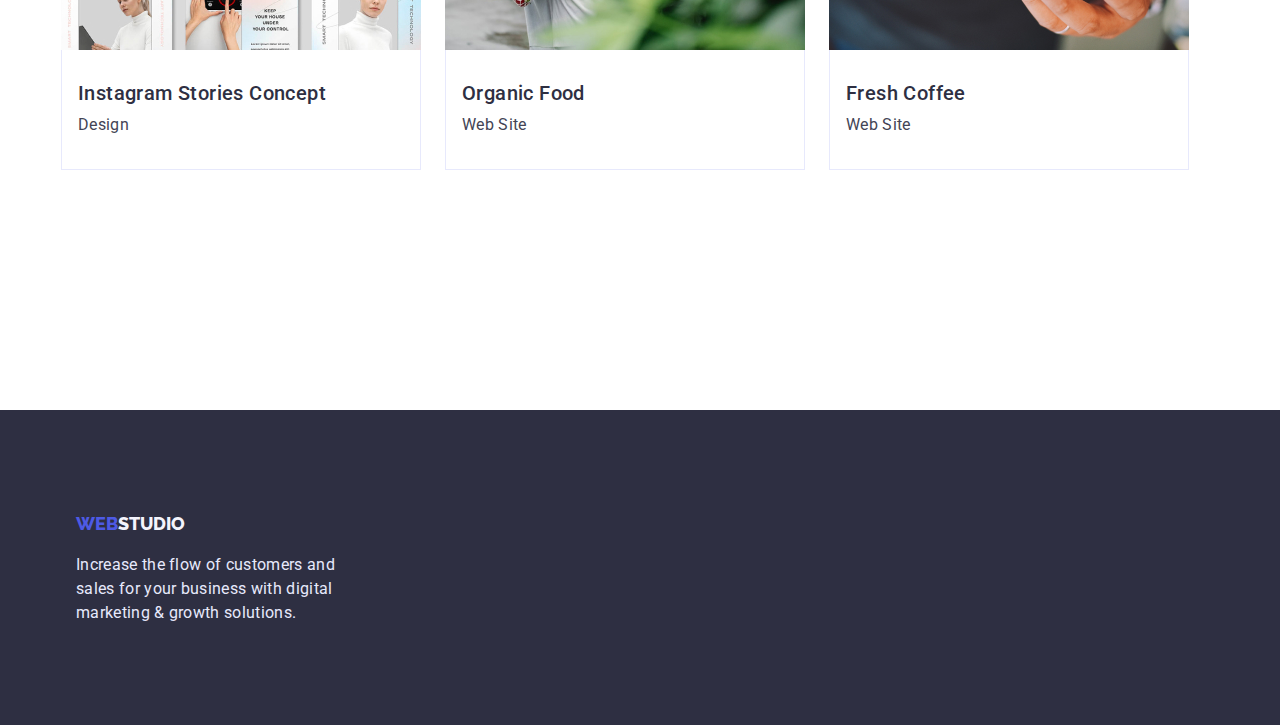
==== commit fee68401: "hw03" ====
--- a/portfolio.html
+++ b/portfolio.html
@@ -58,7 +58,7 @@
     <!--Main-->
     <main>
         <section class="section works">
-            <div class="container">
+            <div class="container container-portfolio">
                 <h1 class="visually-hidden">Our works</h1>
                 <ul class="works-list list">
                     <li class="works-item"><button type="button" class="works-btn">All</button></li>
--- a/css/styles.css
+++ b/css/styles.css
@@ -240,11 +240,12 @@
 
 .values-list {
     display: flex;
-    flex-wrap: wrap;
+    gap: 24px;
+
 }
 
 .values-item {
-    width: calc(100% / 4 - 24px);
+    width: calc((100% - 72px) / 4);
 }
 
 .values-item:not(:nth-child(4n)) {
@@ -311,6 +312,8 @@
 
 .team-container {
     margin-right: auto;
+    padding: 32px 16px;
+    border-radius: 0px 0px 4px 4px;
 }
 
 .team-title {
@@ -406,9 +409,11 @@
 }
 
 /* portfolio */
+.container-portfolio {
+    padding: 96px 0 120px;
+}
 
 /* works-buttons (filters) */
-.works {}
 
 .works-title {
     visibility: hidden;
@@ -437,7 +442,7 @@
 
     color: var(--acent-color);
     background-color: var(--sutle-backgrounds);
-    border: 1px solid #E7E9FC;
+    border: 1px solid transparent;
     border-radius: 4px;
     padding: 12px 24px;
 }
@@ -448,31 +453,27 @@
     background-color: var(--hover-focus-color);
     box-shadow: 0px 3px 1px rgba(0, 0, 0, 0.1), 0px 2px 1px rgba(0, 0, 0, 0.08), 0px 2px 2px rgba(0, 0, 0, 0.12);
     border-radius: 4px;
-    border: 1px solid var(--hover-focus-color);
+    border: 1px solid transparent;
 }
 
 /* works-cards */
 .works-cards {
     display: flex;
     flex-wrap: wrap;
-    margin: -24px -12px -24px -12px;
+    column-gap: 24px;
+    row-gap: 48px;
 }
 
 .card {
-    width: calc((100% - 72px) / 3);
-    margin: 24px 12px 24px 12px;
+    width: calc((100%-48px)/3);;
 }
 
 .card-link {
-    color: var(--header-text)
-}
-
-.card-img {}
+    color: var(--header-text);
+}
 
 .card-content {
-    padding-top: 32px;
-    padding-bottom: 32px;
-    padding-left: 16px;
+    padding: 32px 16px;
     border-bottom: 1px solid var(--sutle-backgrounds);
     border-left: 1px solid var(--sutle-backgrounds);
     border-right: 1px solid var(--sutle-backgrounds);
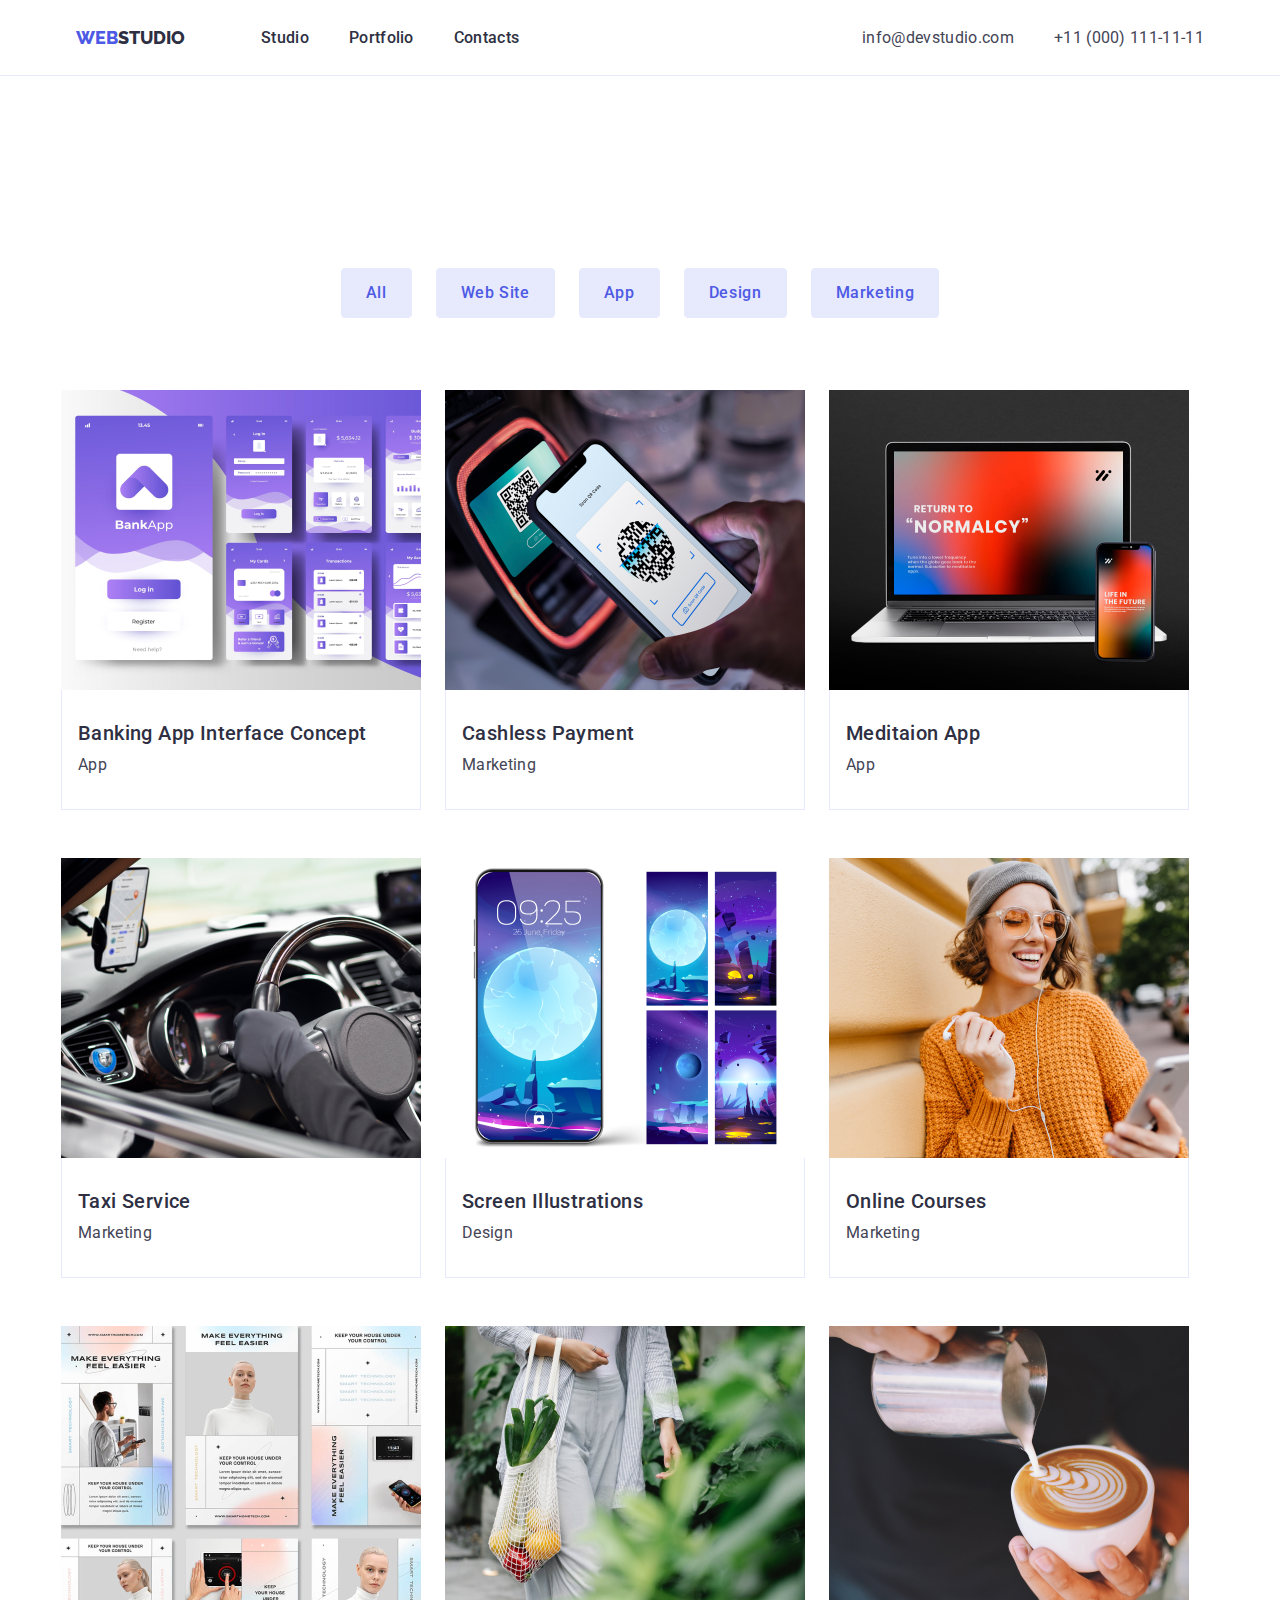
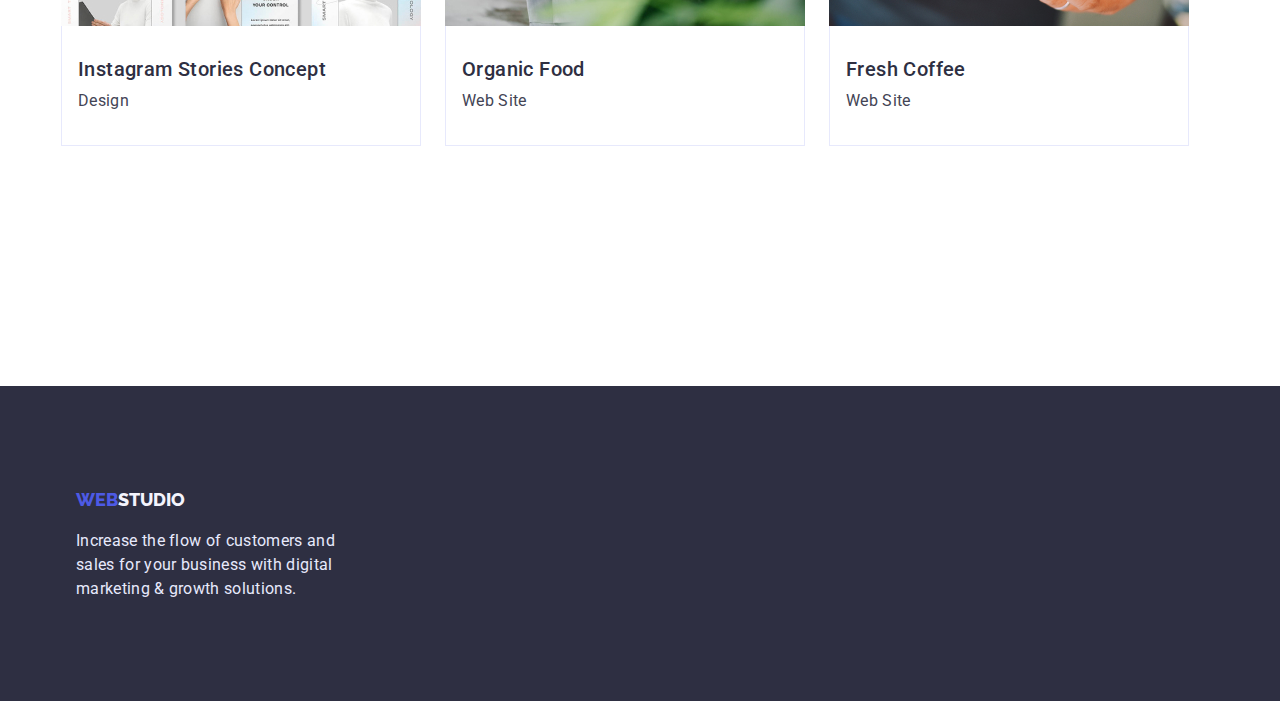
==== commit f28a6b27: "hw03" ====
--- a/portfolio.html
+++ b/portfolio.html
@@ -57,7 +57,7 @@
     </header>
     <!--Main-->
     <main>
-        <section class="section works">
+        <section class="section-works">
             <div class="container container-portfolio">
                 <h1 class="visually-hidden">Our works</h1>
                 <ul class="works-list list">
--- a/css/styles.css
+++ b/css/styles.css
@@ -189,7 +189,7 @@
 
 .hero-title {
     margin-bottom: 48px;
-    max-width: 497px;
+    max-width: 496px;
     margin-left: auto;
     margin-right: auto;
 
@@ -209,6 +209,7 @@
     border: 0;
     padding: 0;
     padding: 16px 32px;
+    min-width: 169px;
 
     font-family: 'Roboto';
     font-weight: 500;
@@ -231,9 +232,6 @@
 }
 
 /* values */
-.values {}
-
-
 .values-title {
     visibility: hidden;
 }
@@ -303,8 +301,6 @@
     flex-basis: calc(100% / 4 - 24px);
 }
 
-.services-img {}
-
 /* team */
 .team {
     background-color: var(--light-background);
@@ -345,11 +341,9 @@
 
 }
 
-.team-member-photo {}
-
 .name-position {
-    padding-top: 32px;
-    padding-bottom: 32px;
+    padding: 32px 16px;
+    border-radius: 0px 0px 4px 4px;
 }
 
 .name {
@@ -413,6 +407,10 @@
     padding: 96px 0 120px;
 }
 
+.section-works {
+    padding: 96px 0 120px;
+}
+
 /* works-buttons (filters) */
 
 .works-title {
@@ -425,8 +423,6 @@
     justify-content: center;
     margin-bottom: 72px;
 }
-
-.works-item {}
 
 .works-btn {
     display: block;
@@ -442,7 +438,7 @@
 
     color: var(--acent-color);
     background-color: var(--sutle-backgrounds);
-    border: 1px solid transparent;
+    border: 1px solid var(--sutle-backgrounds);
     border-radius: 4px;
     padding: 12px 24px;
 }
